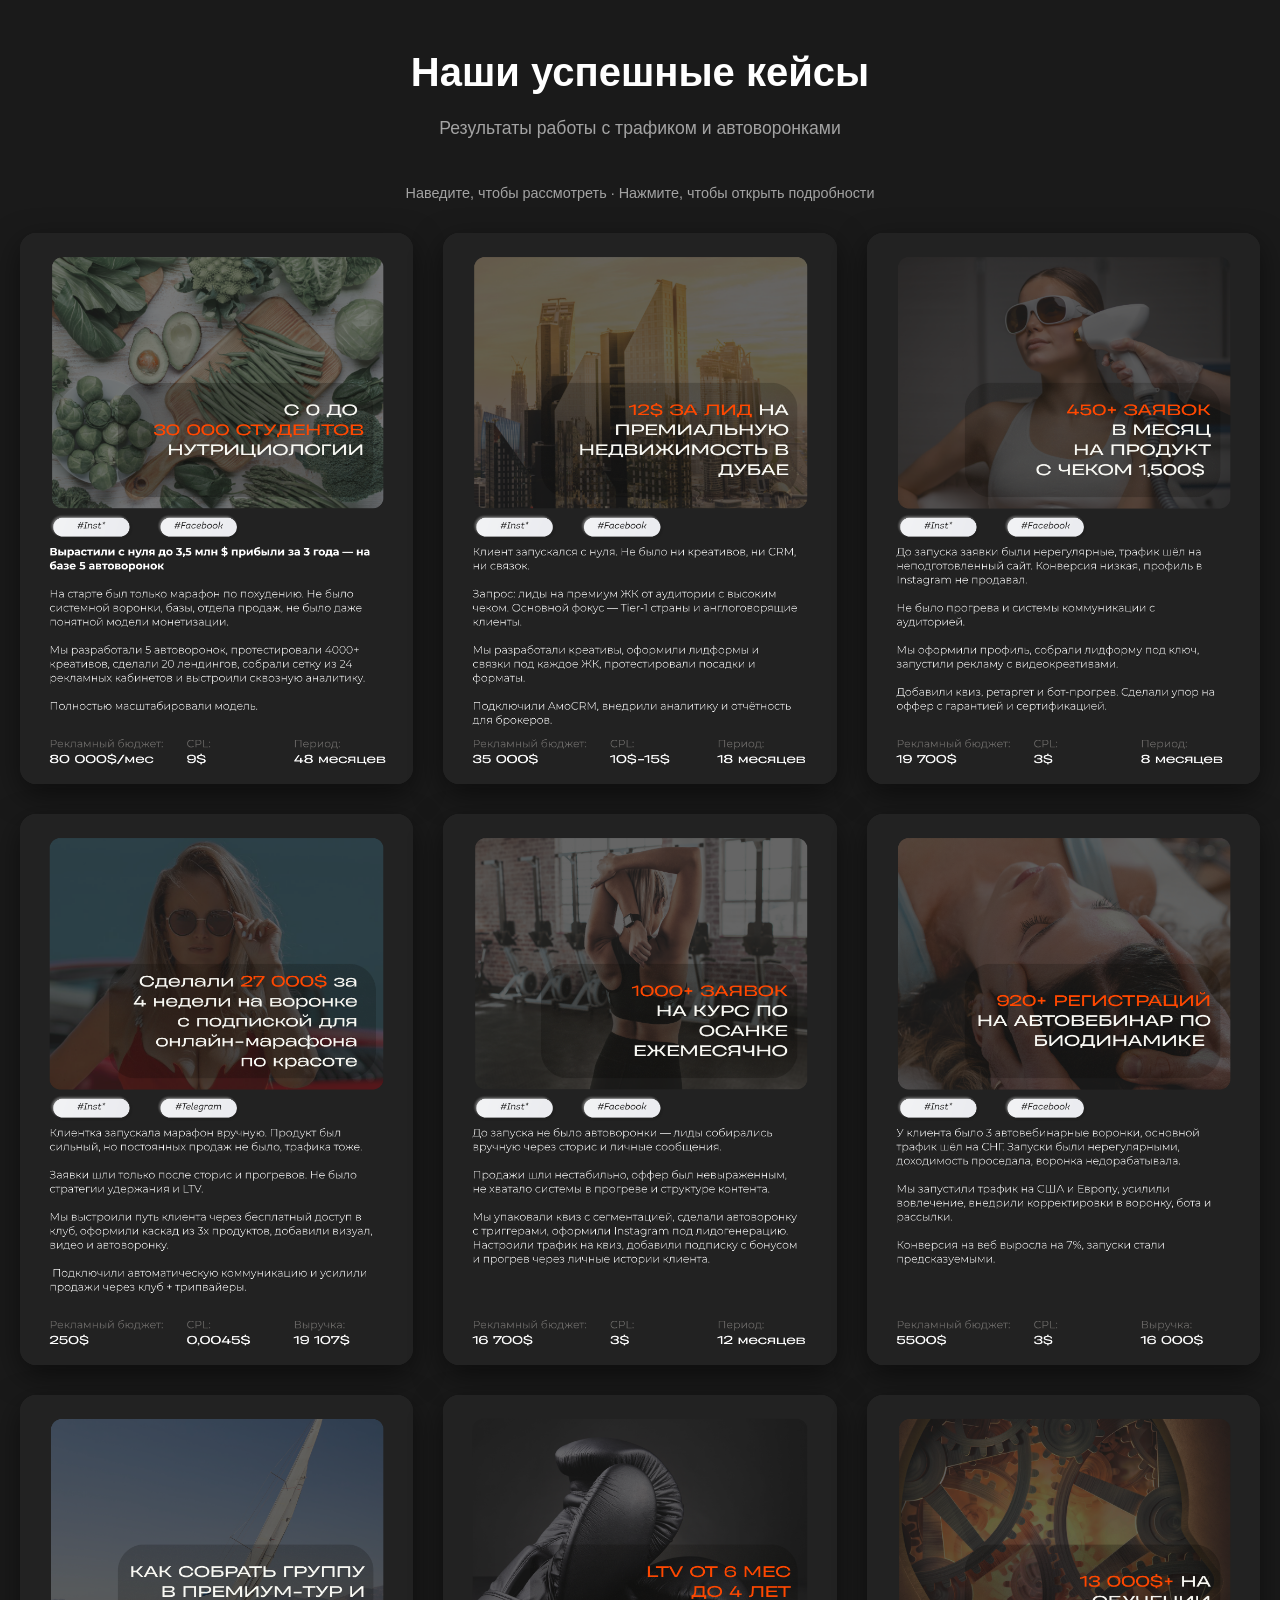
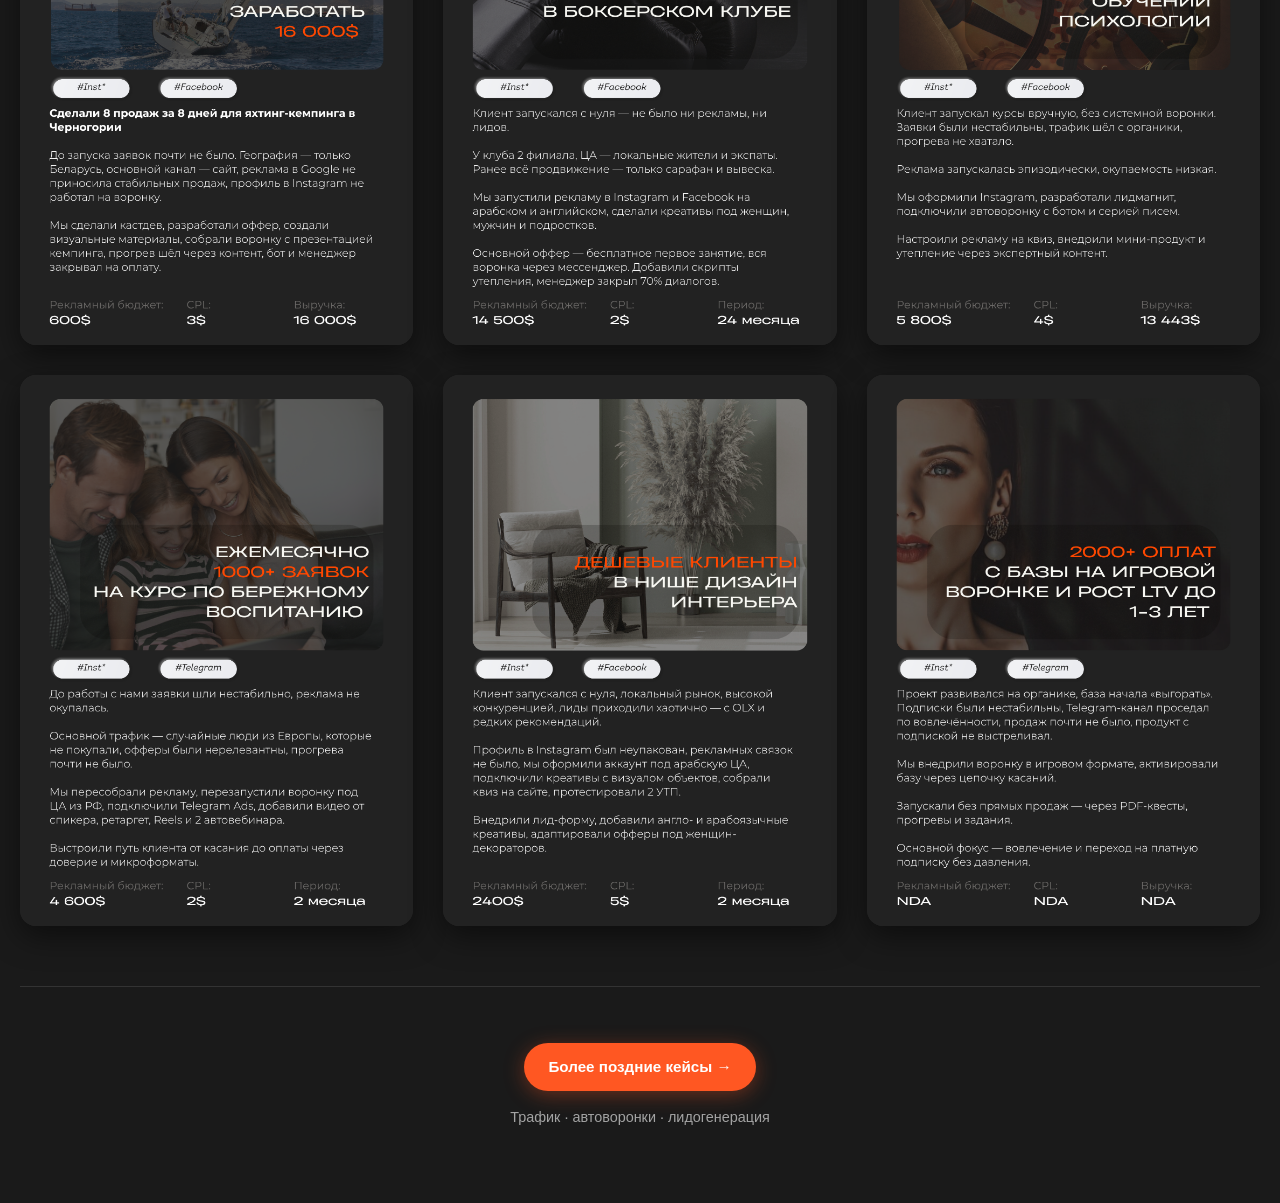
==== index.html @ b4653df3 "Initial commit: static cases site with modals and recent cases page. Co-authored-by: Cursor <cursora" ====
<!DOCTYPE html>
<html lang="ru">
<head>
  <meta charset="UTF-8">
  <meta name="viewport" content="width=device-width, initial-scale=1.0">
  <title>Кейсы: Трафик и Воронки</title>
  <meta name="description" content="12 кейсов по трафику, автоворонкам и лидогенерации — регистрации, заявки, рост LTV, премиум-ниши.">
  <style>
    :root {
      --bg-color: #1a1a1a;
      --card-bg: #262626;
      --text-main: #f0f0f0;
      --text-muted: #a3a3a3;
      --accent-orange: #ff5722;
      --tag-bg: #f5f5f5;
      --tag-text: #1a1a1a;
    }

    *, *::before, *::after { box-sizing: border-box; }

    body {
      margin: 0;
      padding: 40px 20px 60px;
      background: var(--bg-color);
      color: var(--text-main);
      font-family: "Segoe UI", Roboto, Helvetica, Arial, sans-serif;
      line-height: 1.6;
    }

    body.modal-open { overflow: hidden; }

    .container { max-width: 1400px; margin: 0 auto; }

    .header { text-align: center; margin-bottom: 40px; }

    .header h1 {
      font-size: clamp(1.75rem, 4vw, 2.5rem);
      margin: 0 0 10px;
      color: #fff;
    }

    .header p {
      color: var(--text-muted);
      font-size: 1.1rem;
      margin: 0;
    }

    .footer-actions {
      display: flex;
      justify-content: center;
      margin-top: 32px;
    }

    .btn {
      display: inline-flex;
      align-items: center;
      gap: 8px;
      padding: 12px 24px;
      border-radius: 999px;
      font-size: 0.95rem;
      font-weight: 600;
      text-decoration: none;
      transition: transform 0.2s ease, box-shadow 0.2s ease;
    }

    .btn-primary {
      background: var(--accent-orange);
      color: #fff;
      box-shadow: 0 4px 20px rgba(255, 87, 34, 0.35);
    }

    .btn-primary:hover {
      transform: translateY(-2px);
      box-shadow: 0 8px 28px rgba(255, 87, 34, 0.45);
    }

    .hint {
      text-align: center;
      color: var(--text-muted);
      font-size: 0.9rem;
      margin-bottom: 28px;
    }

    .cases-grid {
      display: grid;
      grid-template-columns: repeat(auto-fill, minmax(300px, 1fr));
      gap: 30px;
    }

    .case-card {
      margin: 0;
      padding: 0;
      border: none;
      border-radius: 16px;
      overflow: hidden;
      background: var(--card-bg);
      box-shadow: 0 10px 30px rgba(0, 0, 0, 0.5);
      cursor: pointer;
      transition: transform 0.35s ease, box-shadow 0.35s ease;
      transform-origin: center center;
      position: relative;
    }

    .case-card:hover,
    .case-card:focus-visible {
      transform: scale(1.06);
      box-shadow: 0 20px 50px rgba(255, 87, 34, 0.2);
      z-index: 2;
      outline: none;
    }

    .case-card img {
      display: block;
      width: 100%;
      height: auto;
      pointer-events: none;
    }

    .case-card::after {
      content: "Нажмите для подробностей";
      position: absolute;
      left: 0;
      right: 0;
      bottom: 0;
      padding: 12px;
      background: linear-gradient(transparent, rgba(0, 0, 0, 0.85));
      color: #fff;
      font-size: 0.8rem;
      text-align: center;
      opacity: 0;
      transition: opacity 0.3s ease;
    }

    .case-card:hover::after,
    .case-card:focus-visible::after { opacity: 1; }

    .site-footer {
      margin-top: 60px;
      padding-top: 24px;
      border-top: 1px solid #333;
      text-align: center;
      color: var(--text-muted);
      font-size: 0.9rem;
    }

    /* Modal */
    .modal {
      position: fixed;
      inset: 0;
      z-index: 1000;
      display: flex;
      align-items: center;
      justify-content: center;
      padding: 20px;
    }

    .modal[hidden] { display: none; }

    .modal-backdrop {
      position: absolute;
      inset: 0;
      background: rgba(0, 0, 0, 0.82);
      backdrop-filter: blur(4px);
    }

    .modal-dialog {
      position: relative;
      width: min(640px, 100%);
      max-height: 90vh;
      overflow-y: auto;
      background: #fff;
      color: #1a1a1a;
      border-radius: 20px;
      padding: 32px 28px 28px;
      box-shadow: 0 24px 80px rgba(0, 0, 0, 0.5);
    }

    .modal-close {
      position: absolute;
      top: 16px;
      right: 16px;
      width: 36px;
      height: 36px;
      border: none;
      border-radius: 50%;
      background: #f0f0f0;
      color: #333;
      font-size: 1.4rem;
      line-height: 1;
      cursor: pointer;
      transition: background 0.2s;
    }

    .modal-close:hover { background: #e0e0e0; }

    .modal-title {
      margin: 0 40px 12px 0;
      font-size: 1.4rem;
      font-weight: 800;
      text-transform: uppercase;
      letter-spacing: 0.3px;
    }

    .modal-tags {
      display: flex;
      gap: 8px;
      flex-wrap: wrap;
      margin-bottom: 24px;
    }

    .tag {
      background: var(--accent-orange);
      color: #fff;
      padding: 4px 14px;
      border-radius: 999px;
      font-size: 0.82rem;
      font-weight: 600;
    }

    .modal-section { margin-bottom: 22px; }

    .modal-section h3 {
      margin: 0 0 10px;
      font-size: 1rem;
      font-weight: 700;
      color: var(--accent-orange);
      text-transform: uppercase;
      letter-spacing: 0.5px;
    }

    .modal-section ul {
      margin: 0;
      padding-left: 20px;
    }

    .modal-section li {
      margin-bottom: 8px;
      color: #333;
    }

    .modal-stats {
      display: grid;
      grid-template-columns: repeat(auto-fit, minmax(120px, 1fr));
      gap: 16px;
      padding-top: 20px;
      border-top: 2px solid #eee;
      margin-top: 8px;
    }

    .modal-stat-label {
      display: block;
      font-size: 0.78rem;
      color: #888;
      margin-bottom: 4px;
    }

    .modal-stat-value {
      font-size: 1.25rem;
      font-weight: 800;
      color: #1a1a1a;
    }

    @media (max-width: 768px) {
      body { padding: 24px 16px 40px; }

      .cases-grid {
        grid-template-columns: 1fr;
        max-width: 420px;
        margin: 0 auto;
      }

      .case-card:hover,
      .case-card:focus-visible { transform: scale(1.03); }

      .modal-dialog { padding: 24px 20px 20px; }
    }
  </style>
</head>
<body>

<div class="container">
  <header class="header">
    <h1>Наши успешные кейсы</h1>
    <p>Результаты работы с трафиком и автоворонками</p>
  </header>

  <p class="hint">Наведите, чтобы рассмотреть · Нажмите, чтобы открыть подробности</p>

  <main class="cases-grid" id="cases-grid"></main>

  <footer class="site-footer">
    <div class="footer-actions">
      <a class="btn btn-primary" href="recent.html">Более поздние кейсы →</a>
    </div>
    <p>Трафик · автоворонки · лидогенерация</p>
  </footer>
</div>

<div id="case-modal" class="modal" hidden>
  <div class="modal-backdrop"></div>
  <div class="modal-dialog" role="dialog" aria-modal="true" aria-labelledby="modal-title">
    <button class="modal-close" type="button" aria-label="Закрыть">&times;</button>
    <h2 class="modal-title" id="modal-title"></h2>
    <div class="modal-tags"></div>
    <div class="modal-body"></div>
    <div class="modal-stats"></div>
  </div>
</div>

<script src="js/cases-data.js"></script>
<script src="js/sort-utils.js"></script>
<script>
  const grid = document.getElementById("cases-grid");
  const sortedCases = window.sortByRevenueDesc(window.CASES_DATA, (item) => {
    const stats = item.stats || {};
    return window.parseMoneyValue(stats.revenue) || window.parseMoneyValue(stats.budget);
  });

  sortedCases.forEach((item) => {
    const card = document.createElement("button");
    card.className = "case-card";
    card.type = "button";
    card.dataset.case = item.id;
    card.setAttribute("aria-label", "Открыть кейс: " + item.title);
    card.innerHTML = `<img src="${item.image}" alt="${item.title}" loading="lazy" width="730" height="1022">`;
    grid.appendChild(card);
  });
</script>
<script src="js/main.js"></script>
</body>
</html>
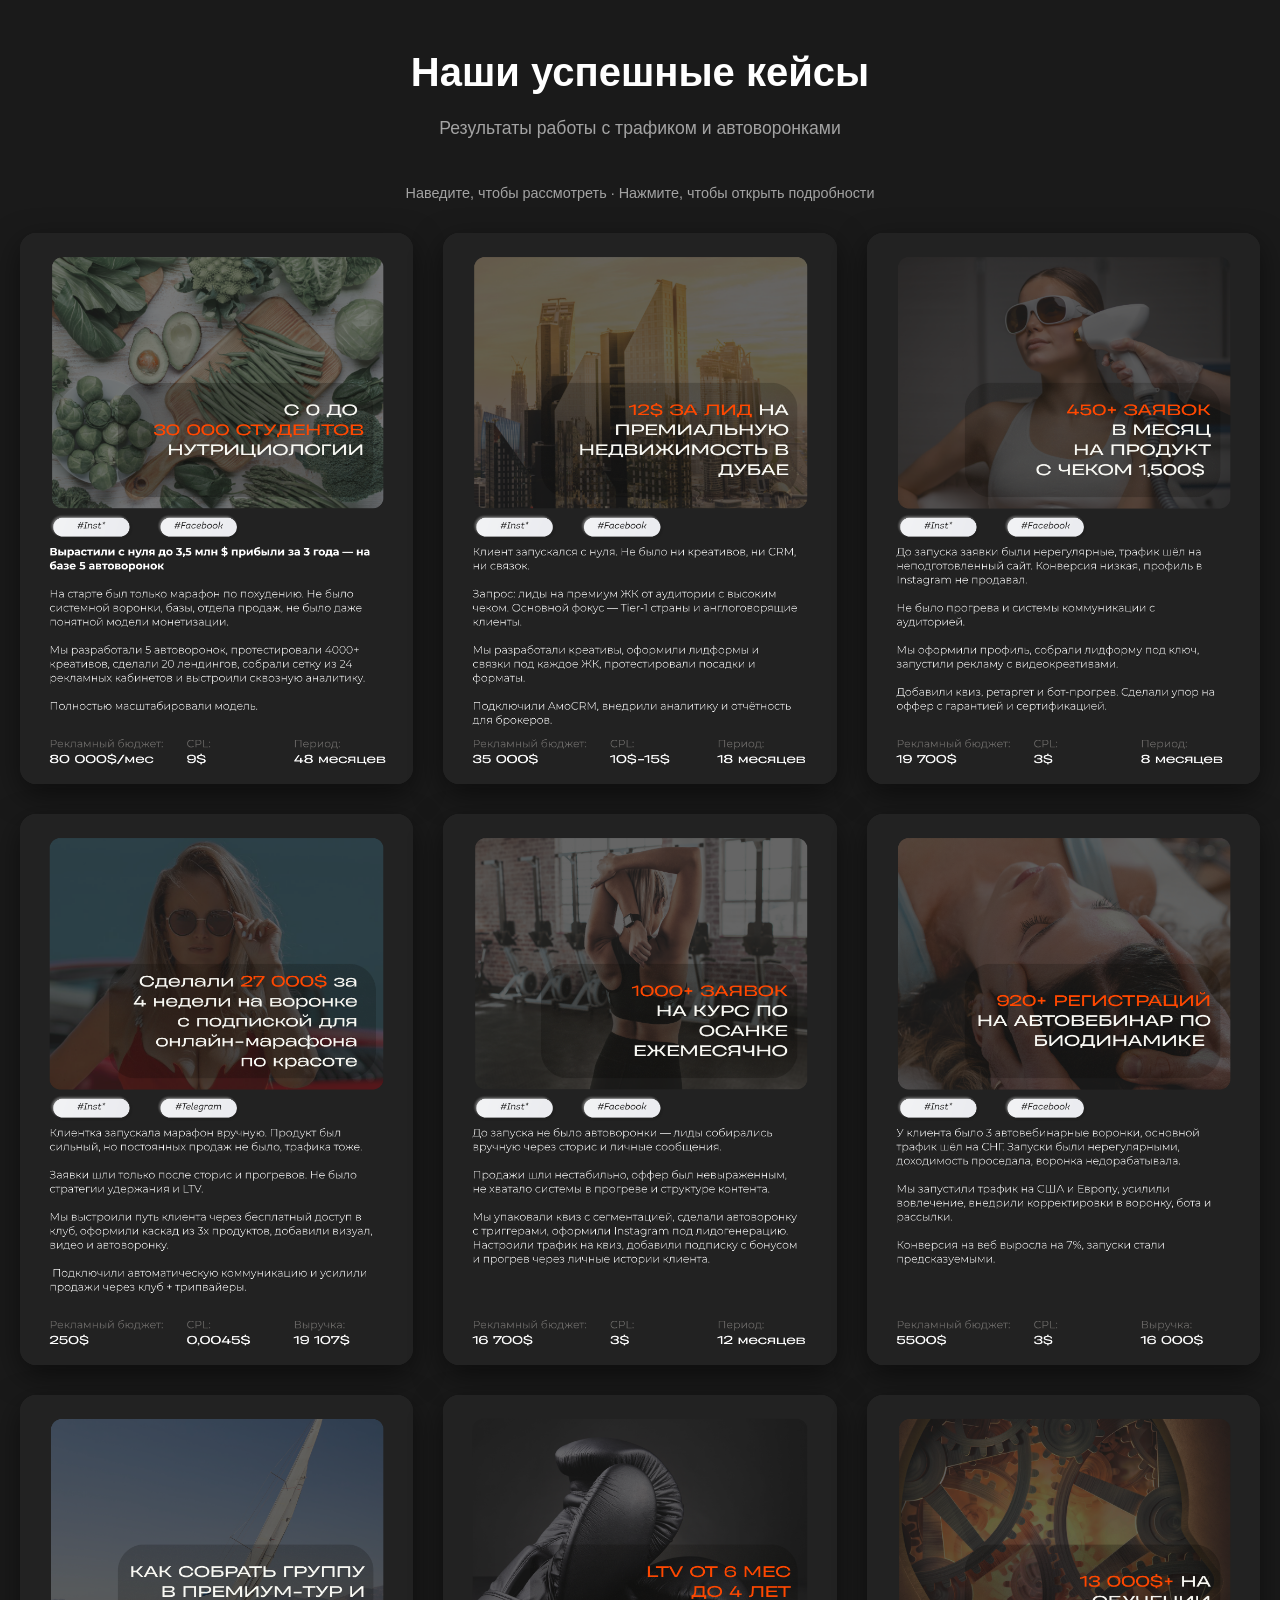
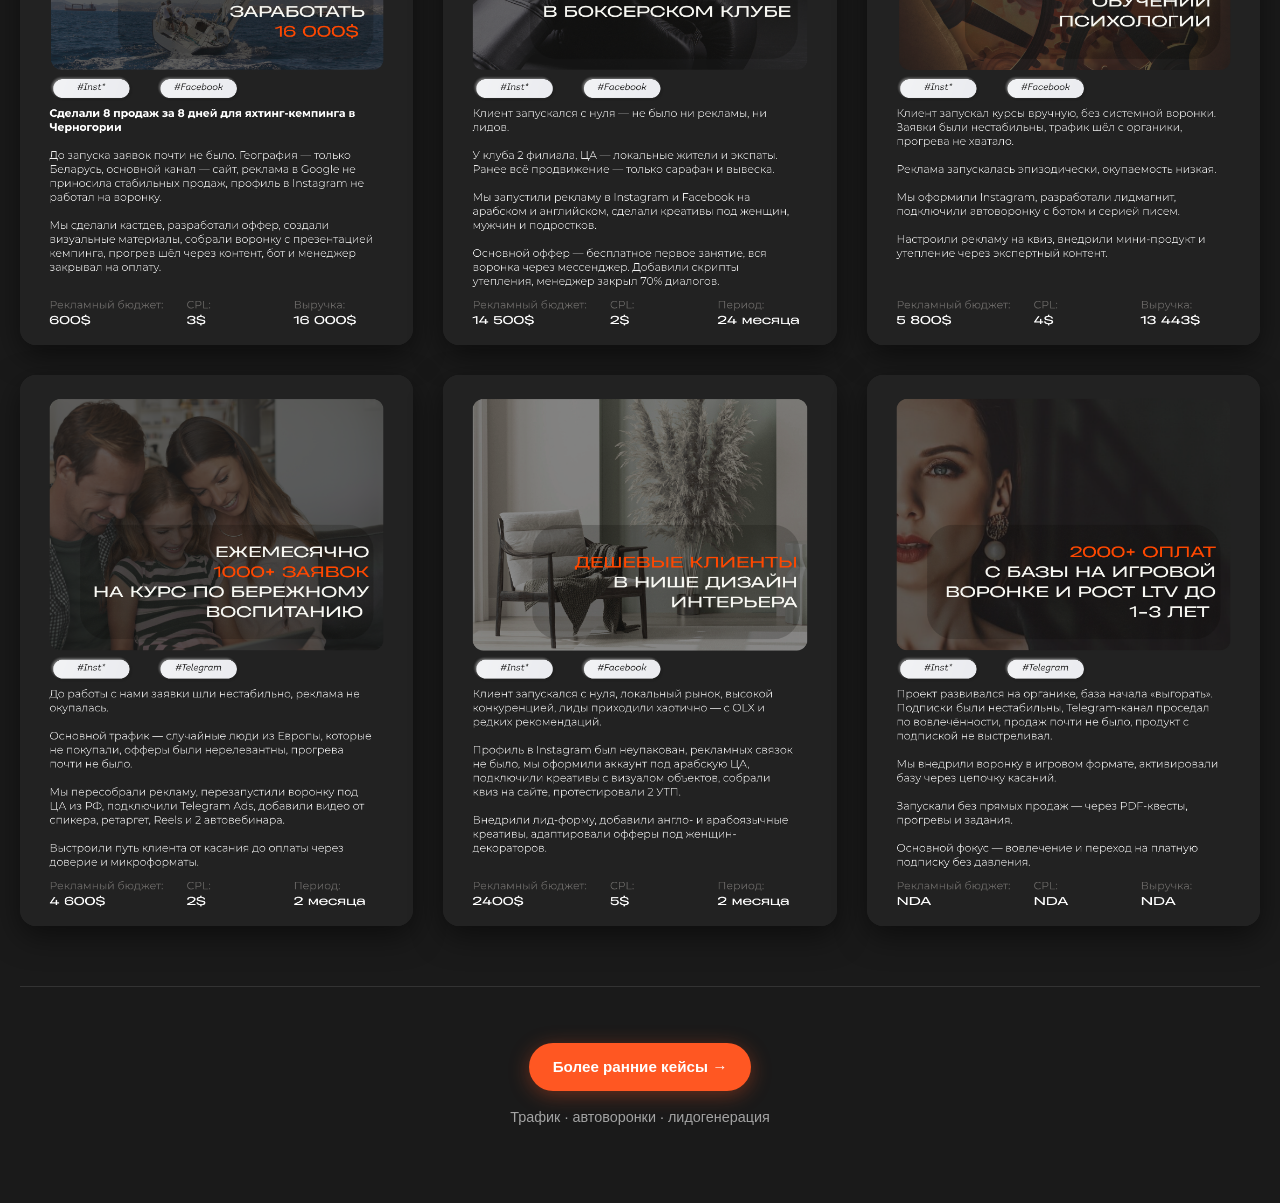
==== commit 072a9a11: "fix: переименовать «Более поздние кейсы» в «Более ранние кейсы» Co-authored-by: Cursor <cursoragent@" ====
--- a/index.html
+++ b/index.html
@@ -290,7 +290,7 @@
 
   <footer class="site-footer">
     <div class="footer-actions">
-      <a class="btn btn-primary" href="recent.html">Более поздние кейсы →</a>
+      <a class="btn btn-primary" href="recent.html">Более ранние кейсы →</a>
     </div>
     <p>Трафик · автоворонки · лидогенерация</p>
   </footer>
